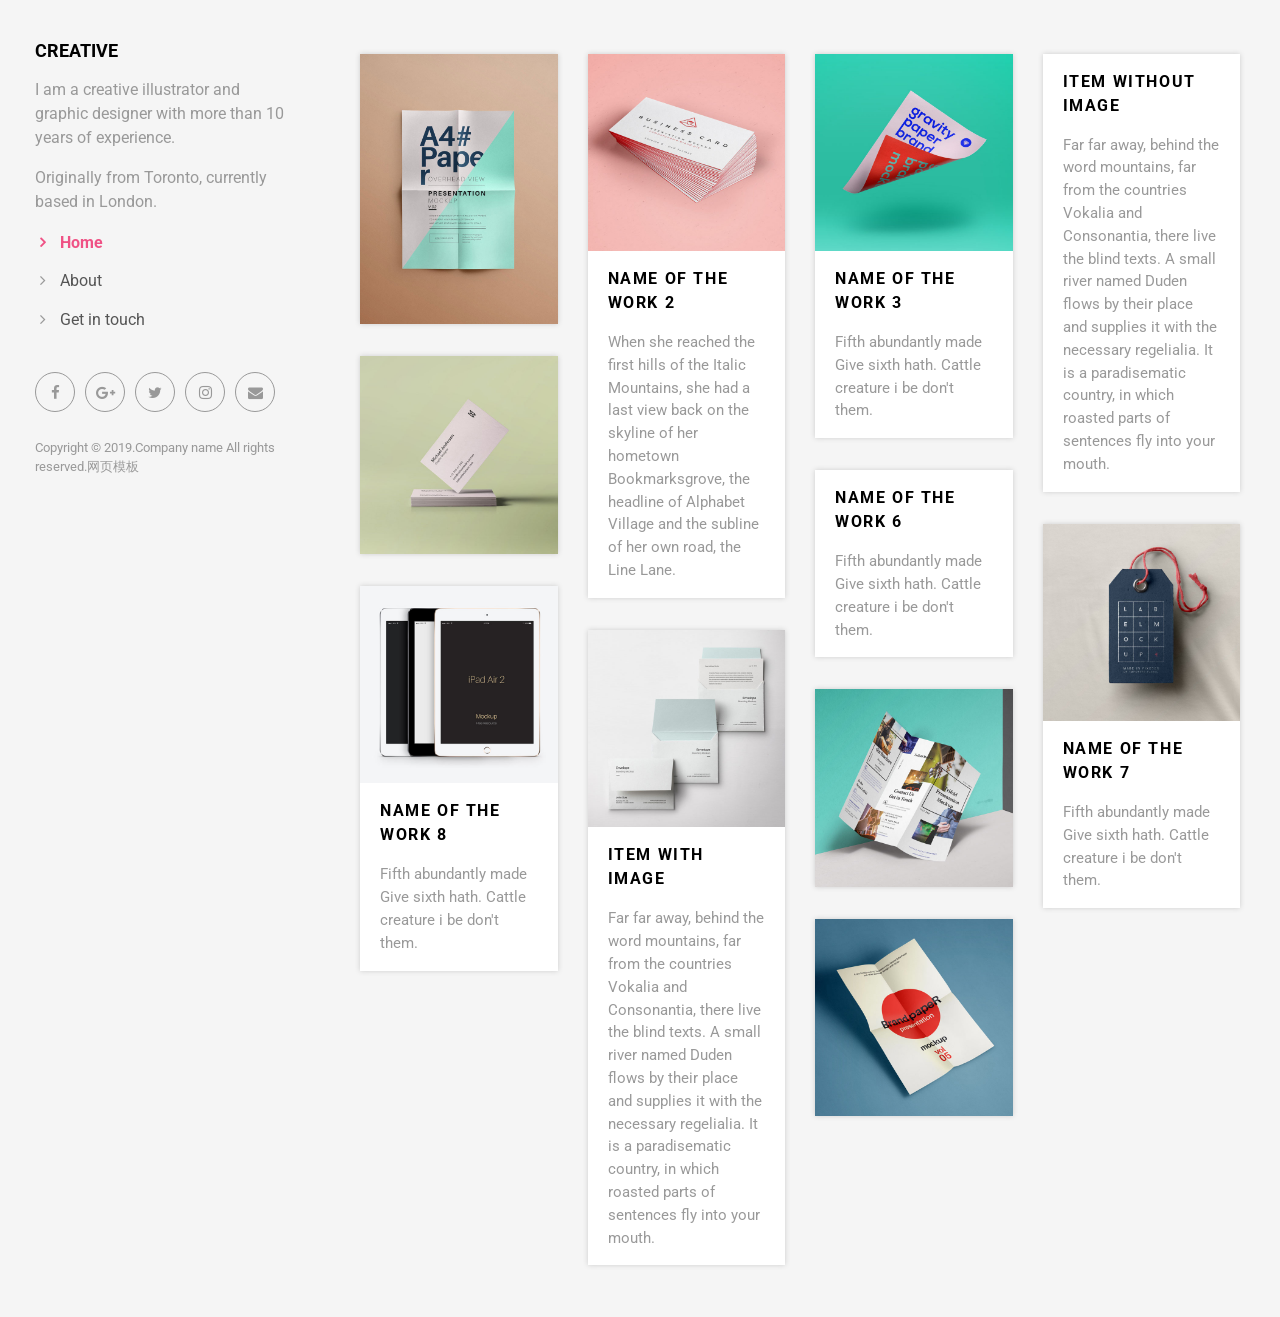
==== index.html @ f721a977 "1st test" ====
<!DOCTYPE html>
<html>
</html>
<head>
  <meta charset="utf-8">
  <meta http-equiv="X-UA-Compatible" content="IE=edge">
  <title>Home</title>
  <meta name="description" content="">
  <meta name="viewport" content="width=device-width, initial-scale=1">
  <meta name="robots" content="all,follow">
  <!-- Bootstrap CSS-->
  <link rel="stylesheet" href="vendor/bootstrap/css/bootstrap.min.css">
  <!-- Font Awesome CSS-->
  <link rel="stylesheet" href="vendor/font-awesome/css/font-awesome.min.css">
  <!-- Google fonts - Roboto-->
  <link rel="stylesheet" href="https://fonts.googleapis.com/css?family=Roboto:400,300,700,400italic">
  <!-- owl carousel-->
  <link rel="stylesheet" href="vendor/owl.carousel/assets/owl.carousel.css">
  <link rel="stylesheet" href="vendor/owl.carousel/assets/owl.theme.default.css">
  <!-- theme stylesheet-->
  <link rel="stylesheet" href="css/style.default.css" id="theme-stylesheet">
  <!-- Custom stylesheet - for your changes-->
  <link rel="stylesheet" href="css/custom.css">
  <!-- Favicon-->
  <link rel="shortcut icon" href="img/favicon.png">
  <!-- Tweaks for older IEs--><!--[if lt IE 9]>
    <script src="https://oss.maxcdn.com/html5shiv/3.7.3/html5shiv.min.js"></script>
    <script src="https://oss.maxcdn.com/respond/1.4.2/respond.min.js"></script><![endif]-->
</head>
<body>
  <div id="all">
    <div class="container-fluid">
      <div class="row row-offcanvas row-offcanvas-left"> 
        <!--   *** SIDEBAR ***-->
        <div id="sidebar" class="col-md-4 col-lg-3 sidebar-offcanvas">
          <div class="sidebar-content">
            <h1 class="sidebar-heading"> <a href="index.html">Creative</a></h1>
            <p class="sidebar-p">I am a creative illustrator and graphic designer with more than 10 years of experience. </p>
            <p class="sidebar-p">Originally from Toronto, currently based in London. </p>
            <ul class="sidebar-menu">
                <!-- Link-->
                <li class="sidebar-item"><a href="index.html" class="sidebar-link active">Home</a></li>
                <!-- Link-->
                <li class="sidebar-item"><a href="about.html" class="sidebar-link">About</a></li>
                <!-- Link-->
                <li class="sidebar-item"><a href="contact.html" class="sidebar-link">Get in touch</a></li>
            </ul>
            <p class="social"><a href="#" data-animate-hover="pulse" class="external facebook"><i class="fa fa-facebook"></i></a><a href="#" data-animate-hover="pulse" class="external gplus"><i class="fa fa-google-plus"></i></a><a href="#" data-animate-hover="pulse" class="external twitter"><i class="fa fa-twitter"></i></a><a href="#" title="" class="external instagram"><i class="fa fa-instagram"></i></a><a href="#" data-animate-hover="pulse" class="email"><i class="fa fa-envelope"></i></a></p>
            <div class="copyright text-center text-md-left">
              <p class="credit">Copyright &copy; 2019.Company name All rights reserved.<a target="_blank" href="http://sc.chinaz.com/moban/">&#x7F51;&#x9875;&#x6A21;&#x677F;</a></p>
            </div>
          </div>
        </div>
        <!--   *** SIDEBAR END ***  -->
        <!--   *** PORTFOLIO ***-->
        <div class="col-md-8 col-lg-9 content-column">
          <div class="small-navbar d-flex d-md-none">
            <button type="button" data-toggle="offcanvas" class="btn btn-outline-primary"> <i class="fa fa-align-left mr-2"></i>Menu</button>
            <h1 class="small-navbar-heading"> <a href="index.html">Creative </a></h1>
          </div>
          <div class="grid row">
            <div class="col-md-6 col-lg-3 grid-item"> 
              <div class="box-masonry"> <a href="detail.html" title="" class="box-masonry-image with-hover-overlay"><img src="img/portfolio/a4-paper.jpg" alt="" class="img-fluid"></a>
                <div class="box-masonry-hover-text-header"> <a href="detail.html" class="tile-link">  </a>
                  <h4>Name of the work 1</h4>
                  <div class="box-masonry-desription">
                    <p>Even the all-powerful Pointing has no control about the blind texts it is an almost unorthographic life. One day however a small line of blind text by the name of Lorem Ipsum decided to leave for the far World of Grammar. </p>
                  </div>
                </div>
              </div>
            </div>
            <div class="col-md-6 col-lg-3 grid-item"> 
              <div class="box-masonry"> <a href="detail.html" title="" class="box-masonry-image with-hover-overlay with-hover-icon"><img src="img/portfolio/business-card-26.jpg" alt="" class="img-fluid"></a>
                <div class="box-masonry-text"> 
                  <h4> <a href="detail.html">Name of the work 2</a></h4>
                  <div class="box-masonry-desription">
                    <p> When she reached the first hills of the Italic Mountains, she had a last view back on the skyline of her hometown Bookmarksgrove, the headline of Alphabet Village and the subline of her own road, the Line Lane.</p>
                  </div>
                </div>
              </div>
            </div>
            <div class="col-md-6 col-lg-3 grid-item"> 
              <div class="box-masonry"> <a href="detail.html" title="" class="box-masonry-image with-hover-overlay with-hover-icon"><img src="img/portfolio/gravity-paper.jpg" alt="" class="img-fluid"></a>
                <div class="box-masonry-text"> 
                  <h4> <a href="detail.html">Name of the work 3</a></h4>
                  <div class="box-masonry-desription">
                    <p>Fifth abundantly made Give sixth hath. Cattle creature i be don't them.</p>
                  </div>
                </div>
              </div>
            </div>
            <div class="col-md-6 col-lg-3 grid-item"> 
              <div class="box-masonry"> 
                <div class="box-masonry-text"> 
                  <h4> <a href="detail.html">Item without image</a></h4>
                  <div class="box-masonry-desription">
                    <p>Far far away, behind the word mountains, far from the countries Vokalia and Consonantia, there live the blind texts.  A small river named Duden flows by their place and supplies it with the necessary regelialia. It is a paradisematic country, in which roasted parts of sentences fly into your mouth.</p>
                  </div>
                </div>
              </div>
            </div>
            <div class="col-md-6 col-lg-3 grid-item"> 
              <div class="box-masonry"> <a href="detail.html" title="" class="box-masonry-image with-hover-overlay"><img src="img/portfolio/business-card.jpg" alt="" class="img-fluid"></a>
                <div class="box-masonry-hover-text-header"> <a href="detail.html" class="tile-link">  </a>
                  <h4>Name of the work 5</h4>
                  <div class="box-masonry-desription">
                    <p>Fifth abundantly made Give sixth hath. Cattle creature i be don't them.</p>
                  </div>
                </div>
              </div>
            </div>
            <div class="col-md-6 col-lg-3 grid-item"> 
              <div class="box-masonry"> 
                <div class="box-masonry-text"> 
                  <h4> <a href="detail.html">Name of the work 6</a></h4>
                  <div class="box-masonry-desription">
                    <p>Fifth abundantly made Give sixth hath. Cattle creature i be don't them.</p>
                  </div>
                </div>
              </div>
            </div>
            <div class="col-md-6 col-lg-3 grid-item"> 
              <div class="box-masonry"> <a href="detail.html" title="" class="box-masonry-image with-hover-overlay with-hover-icon"><img src="img/portfolio/label-clothes.jpg" alt="" class="img-fluid"></a>
                <div class="box-masonry-text"> 
                  <h4> <a href="detail.html">Name of the work 7</a></h4>
                  <div class="box-masonry-desription">
                    <p>Fifth abundantly made Give sixth hath. Cattle creature i be don't them.</p>
                  </div>
                </div>
              </div>
            </div>
            <div class="col-md-6 col-lg-3 grid-item"> 
              <div class="box-masonry"> <a href="detail.html" title="" class="box-masonry-image with-hover-overlay with-hover-icon"><img src="img/portfolio/ipad-air-2.jpg" alt="" class="img-fluid"></a>
                <div class="box-masonry-text"> 
                  <h4> <a href="detail.html">Name of the work 8</a></h4>
                  <div class="box-masonry-desription">
                    <p>Fifth abundantly made Give sixth hath. Cattle creature i be don't them.</p>
                  </div>
                </div>
              </div>
            </div>
            <div class="col-md-6 col-lg-3 grid-item"> 
              <div class="box-masonry"> <a href="detail.html" title="" class="box-masonry-image with-hover-overlay with-hover-icon"><img src="img/portfolio/envelope-brand.jpg" alt="" class="img-fluid"></a>
                <div class="box-masonry-text"> 
                  <h4> <a href="detail.html">Item with image</a></h4>
                  <div class="box-masonry-desription">
                    <p>Far far away, behind the word mountains, far from the countries Vokalia and Consonantia, there live the blind texts.  A small river named Duden flows by their place and supplies it with the necessary regelialia. It is a paradisematic country, in which roasted parts of sentences fly into your mouth.</p>
                  </div>
                </div>
              </div>
            </div>
            <div class="col-md-6 col-lg-3 grid-item"> 
              <div class="box-masonry"> <a href="detail.html" title="" class="box-masonry-image with-hover-overlay"><img src="img/portfolio/trifold.jpg" alt="" class="img-fluid"></a>
                <div class="box-masonry-hover-text-header"> <a href="detail.html" class="tile-link">  </a>
                  <h4>Item with image</h4>
                  <div class="box-masonry-desription">
                    <p>Far far away, behind the word mountains, far from the countries Vokalia and Consonantia, there live the blind texts.  A small river named Duden flows by their place and supplies it with the necessary regelialia. It is a paradisematic country, in which roasted parts of sentences fly into your mouth.</p>
                  </div>
                </div>
              </div>
            </div>
            <div class="col-md-6 col-lg-3 grid-item"> 
              <div class="box-masonry"> <a href="detail.html" title="" class="box-masonry-image with-hover-overlay"><img src="img/portfolio/paper-presentation.jpg" alt="" class="img-fluid"></a>
                <div class="box-masonry-hover-text-header"> <a href="detail.html" class="tile-link">  </a>
                  <h4>Item with image</h4>
                  <div class="box-masonry-desription">
                    <p>Far far away, behind the word mountains, far from the countries Vokalia and Consonantia, there live the blind texts.  A small river named Duden flows by their place and supplies it with the necessary regelialia. It is a paradisematic country, in which roasted parts of sentences fly into your mouth.</p>
                  </div>
                </div>
              </div>
            </div>
          </div>
        </div>
        <!--   *** PORTFOLIO END ***-->
      </div>
    </div>
  </div>
  <!-- JavaScript files-->
  <script src="vendor/jquery/jquery.min.js"></script>
  <script src="vendor/popper.js/umd/popper.min.js"> </script>
  <script src="vendor/bootstrap/js/bootstrap.min.js"></script>
  <script src="vendor/jquery.cookie/jquery.cookie.js"> </script>
  <script src="vendor/owl.carousel/owl.carousel.min.js"></script>
  <script src="vendor/masonry-layout/masonry.pkgd.min.js"></script>
  <script src="js/front.js"></script>
</body>
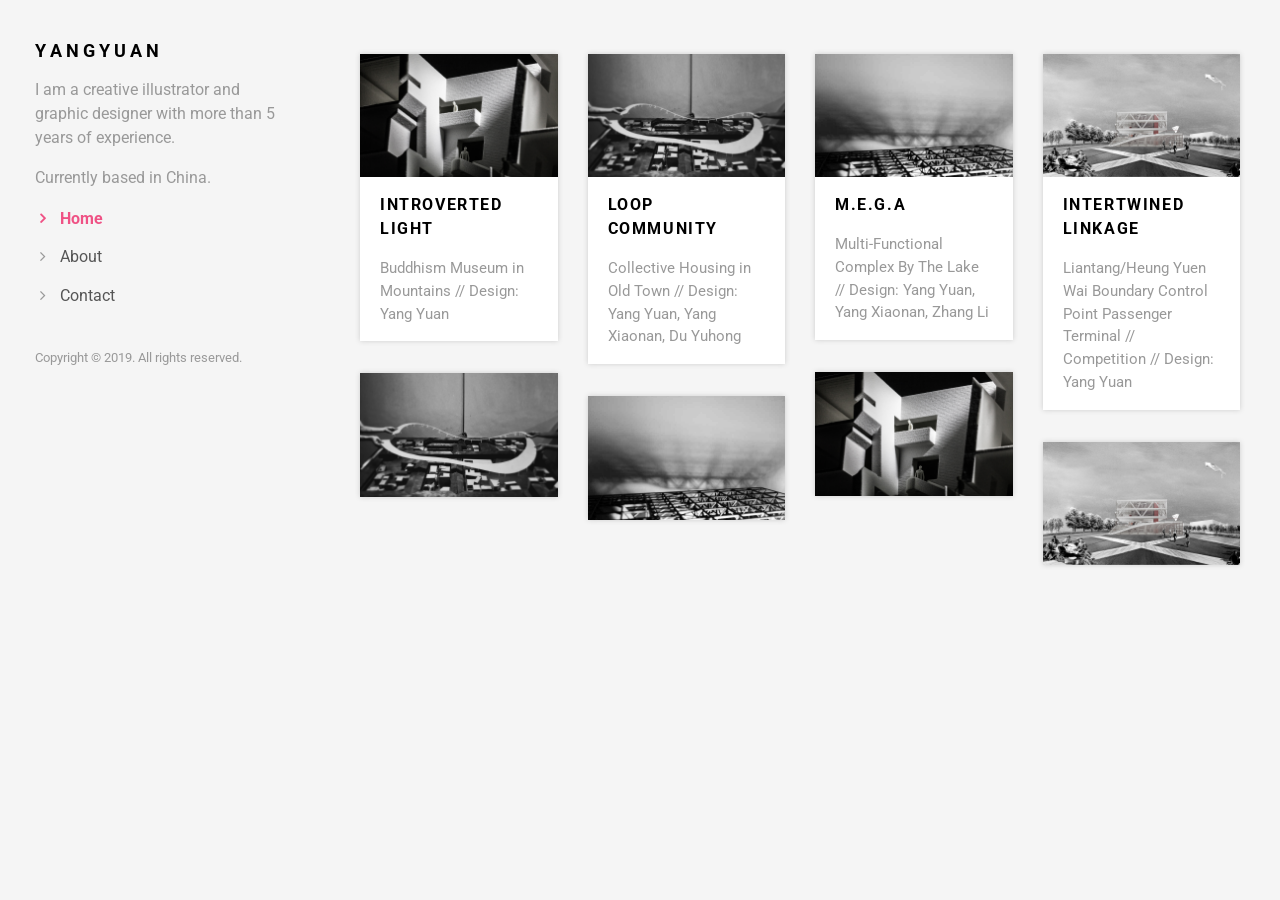
==== commit 310a66b6: "test index" ====
--- a/index.html
+++ b/index.html
@@ -4,7 +4,7 @@
 <head>
   <meta charset="utf-8">
   <meta http-equiv="X-UA-Compatible" content="IE=edge">
-  <title>Home</title>
+  <title>Y a n g Y u a n</title>
   <meta name="description" content="">
   <meta name="viewport" content="width=device-width, initial-scale=1">
   <meta name="robots" content="all,follow">
@@ -34,20 +34,19 @@
         <!--   *** SIDEBAR ***-->
         <div id="sidebar" class="col-md-4 col-lg-3 sidebar-offcanvas">
           <div class="sidebar-content">
-            <h1 class="sidebar-heading"> <a href="index.html">Creative</a></h1>
-            <p class="sidebar-p">I am a creative illustrator and graphic designer with more than 10 years of experience. </p>
-            <p class="sidebar-p">Originally from Toronto, currently based in London. </p>
+            <h1 class="sidebar-heading"> <a href="index.html">Y A N G Y U A N</a></h1>
+            <p class="sidebar-p">I am a creative illustrator and graphic designer with more than 5 years of experience. </p>
+            <p class="sidebar-p">Currently based in China. </p>
             <ul class="sidebar-menu">
                 <!-- Link-->
                 <li class="sidebar-item"><a href="index.html" class="sidebar-link active">Home</a></li>
                 <!-- Link-->
                 <li class="sidebar-item"><a href="about.html" class="sidebar-link">About</a></li>
                 <!-- Link-->
-                <li class="sidebar-item"><a href="contact.html" class="sidebar-link">Get in touch</a></li>
+                <li class="sidebar-item"><a href="contact.html" class="sidebar-link">Contact</a></li>
             </ul>
-            <p class="social"><a href="#" data-animate-hover="pulse" class="external facebook"><i class="fa fa-facebook"></i></a><a href="#" data-animate-hover="pulse" class="external gplus"><i class="fa fa-google-plus"></i></a><a href="#" data-animate-hover="pulse" class="external twitter"><i class="fa fa-twitter"></i></a><a href="#" title="" class="external instagram"><i class="fa fa-instagram"></i></a><a href="#" data-animate-hover="pulse" class="email"><i class="fa fa-envelope"></i></a></p>
             <div class="copyright text-center text-md-left">
-              <p class="credit">Copyright &copy; 2019.Company name All rights reserved.<a target="_blank" href="http://sc.chinaz.com/moban/">&#x7F51;&#x9875;&#x6A21;&#x677F;</a></p>
+              <p class="credit">Copyright &copy; 2019. All rights reserved.</p>
             </div>
           </div>
         </div>
@@ -60,115 +59,85 @@
           </div>
           <div class="grid row">
             <div class="col-md-6 col-lg-3 grid-item"> 
-              <div class="box-masonry"> <a href="detail.html" title="" class="box-masonry-image with-hover-overlay"><img src="img/portfolio/a4-paper.jpg" alt="" class="img-fluid"></a>
-                <div class="box-masonry-hover-text-header"> <a href="detail.html" class="tile-link">  </a>
-                  <h4>Name of the work 1</h4>
+              <div class="box-masonry"> <a href="YY001.html" title="" class="box-masonry-image with-hover-overlay with-hover-icon"><img src="img/portfolio/20171203-introvertedlight-thumbnail-800-500-2.jpg" alt="" class="img-fluid"></a>
+                <div class="box-masonry-text"> 
+                  <h4> <a href="detail.html">INTROVERTED LIGHT</a></h4>
                   <div class="box-masonry-desription">
-                    <p>Even the all-powerful Pointing has no control about the blind texts it is an almost unorthographic life. One day however a small line of blind text by the name of Lorem Ipsum decided to leave for the far World of Grammar. </p>
+                    <p>Buddhism Museum in Mountains // Design: Yang Yuan</p>
                   </div>
                 </div>
               </div>
             </div>
             <div class="col-md-6 col-lg-3 grid-item"> 
-              <div class="box-masonry"> <a href="detail.html" title="" class="box-masonry-image with-hover-overlay with-hover-icon"><img src="img/portfolio/business-card-26.jpg" alt="" class="img-fluid"></a>
+              <div class="box-masonry"> <a href="detail.html" title="" class="box-masonry-image with-hover-overlay with-hover-icon"><img src="img/portfolio/20171203-loopcommunity-thumbnail-800-500.jpg" alt="" class="img-fluid"></a>
                 <div class="box-masonry-text"> 
-                  <h4> <a href="detail.html">Name of the work 2</a></h4>
+                  <h4> <a href="detail.html">LOOP COMMUNITY</a></h4>
                   <div class="box-masonry-desription">
-                    <p> When she reached the first hills of the Italic Mountains, she had a last view back on the skyline of her hometown Bookmarksgrove, the headline of Alphabet Village and the subline of her own road, the Line Lane.</p>
+                    <p>Collective Housing in Old Town // Design: Yang Yuan, Yang Xiaonan, Du Yuhong</p>
                   </div>
                 </div>
               </div>
             </div>
             <div class="col-md-6 col-lg-3 grid-item"> 
-              <div class="box-masonry"> <a href="detail.html" title="" class="box-masonry-image with-hover-overlay with-hover-icon"><img src="img/portfolio/gravity-paper.jpg" alt="" class="img-fluid"></a>
+              <div class="box-masonry"> <a href="detail.html" title="" class="box-masonry-image with-hover-overlay with-hover-icon"><img src="img/portfolio/20171203-mega-thumbnail-800-500.jpg" alt="" class="img-fluid"></a>
                 <div class="box-masonry-text"> 
-                  <h4> <a href="detail.html">Name of the work 3</a></h4>
+                  <h4> <a href="detail.html">M.E.G.A</a></h4>
                   <div class="box-masonry-desription">
-                    <p>Fifth abundantly made Give sixth hath. Cattle creature i be don't them.</p>
+                    <p>Multi-Functional Complex By The Lake // Design: Yang Yuan, Yang Xiaonan, Zhang Li</p>
                   </div>
                 </div>
               </div>
             </div>
             <div class="col-md-6 col-lg-3 grid-item"> 
-              <div class="box-masonry"> 
+              <div class="box-masonry"> <a href="detail.html" title="" class="box-masonry-image with-hover-overlay with-hover-icon"><img src="img/portfolio/20180104-liantang-thumbnail-800-500.jpg" alt="" class="img-fluid"></a>
                 <div class="box-masonry-text"> 
-                  <h4> <a href="detail.html">Item without image</a></h4>
+                  <h4> <a href="detail.html">INTERTWINED LINKAGE</a></h4>
                   <div class="box-masonry-desription">
-                    <p>Far far away, behind the word mountains, far from the countries Vokalia and Consonantia, there live the blind texts.  A small river named Duden flows by their place and supplies it with the necessary regelialia. It is a paradisematic country, in which roasted parts of sentences fly into your mouth.</p>
+                    <p>Liantang/Heung Yuen Wai Boundary Control Point Passenger Terminal // Competition // Design: Yang Yuan</p>
                   </div>
                 </div>
               </div>
             </div>
             <div class="col-md-6 col-lg-3 grid-item"> 
-              <div class="box-masonry"> <a href="detail.html" title="" class="box-masonry-image with-hover-overlay"><img src="img/portfolio/business-card.jpg" alt="" class="img-fluid"></a>
+              <div class="box-masonry"> <a href="YY001.html" title="" class="box-masonry-image with-hover-overlay"><img src="img/portfolio/20171203-introvertedlight-thumbnail-800-500-2.jpg" alt="" class="img-fluid"></a>
                 <div class="box-masonry-hover-text-header"> <a href="detail.html" class="tile-link">  </a>
-                  <h4>Name of the work 5</h4>
+                  <h4>INTROVERTED LIGHT</h4>
                   <div class="box-masonry-desription">
-                    <p>Fifth abundantly made Give sixth hath. Cattle creature i be don't them.</p>
+                    <p>Buddhism Museum in Mountains // Design: Yang Yuan</p>
                   </div>
                 </div>
               </div>
             </div>
             <div class="col-md-6 col-lg-3 grid-item"> 
-              <div class="box-masonry"> 
-                <div class="box-masonry-text"> 
-                  <h4> <a href="detail.html">Name of the work 6</a></h4>
+              <div class="box-masonry"> <a href="YY001.html" title="" class="box-masonry-image with-hover-overlay"><img src="img/portfolio/20171203-loopcommunity-thumbnail-800-500.jpg" alt="" class="img-fluid"></a>
+                <div class="box-masonry-hover-text-header"> <a href="detail.html" class="tile-link">  </a>
+                  <h4>LOOP COMMUNITY</h4>
                   <div class="box-masonry-desription">
-                    <p>Fifth abundantly made Give sixth hath. Cattle creature i be don't them.</p>
+                    <p>Collective Housing in Old Town // Design: Yang Yuan, Yang Xiaonan, Du Yuhong</p>
                   </div>
                 </div>
               </div>
-            </div>
+            </div>	
             <div class="col-md-6 col-lg-3 grid-item"> 
-              <div class="box-masonry"> <a href="detail.html" title="" class="box-masonry-image with-hover-overlay with-hover-icon"><img src="img/portfolio/label-clothes.jpg" alt="" class="img-fluid"></a>
-                <div class="box-masonry-text"> 
-                  <h4> <a href="detail.html">Name of the work 7</a></h4>
+              <div class="box-masonry"> <a href="YY001.html" title="" class="box-masonry-image with-hover-overlay"><img src="img/portfolio/20171203-mega-thumbnail-800-500.jpg" alt="" class="img-fluid"></a>
+                <div class="box-masonry-hover-text-header"> <a href="detail.html" class="tile-link">  </a>
+                  <h4>M.E.G.A</h4>
                   <div class="box-masonry-desription">
-                    <p>Fifth abundantly made Give sixth hath. Cattle creature i be don't them.</p>
+                    <p>Multi-Functional Complex By The Lake // Design: Yang Yuan, Yang Xiaonan, Zhang Li</p>
                   </div>
                 </div>
               </div>
-            </div>
+            </div>	
             <div class="col-md-6 col-lg-3 grid-item"> 
-              <div class="box-masonry"> <a href="detail.html" title="" class="box-masonry-image with-hover-overlay with-hover-icon"><img src="img/portfolio/ipad-air-2.jpg" alt="" class="img-fluid"></a>
-                <div class="box-masonry-text"> 
-                  <h4> <a href="detail.html">Name of the work 8</a></h4>
+              <div class="box-masonry"> <a href="YY001.html" title="" class="box-masonry-image with-hover-overlay"><img src="img/portfolio/20180104-liantang-thumbnail-800-500.jpg" alt="" class="img-fluid"></a>
+                <div class="box-masonry-hover-text-header"> <a href="detail.html" class="tile-link">  </a>
+                  <h4>INTERTWINED LINKAGE</h4>
                   <div class="box-masonry-desription">
-                    <p>Fifth abundantly made Give sixth hath. Cattle creature i be don't them.</p>
+                    <p>Liantang/Heung Yuen Wai Boundary Control Point Passenger Terminal // Competition // Design: Yang Yuan</p>
                   </div>
                 </div>
               </div>
-            </div>
-            <div class="col-md-6 col-lg-3 grid-item"> 
-              <div class="box-masonry"> <a href="detail.html" title="" class="box-masonry-image with-hover-overlay with-hover-icon"><img src="img/portfolio/envelope-brand.jpg" alt="" class="img-fluid"></a>
-                <div class="box-masonry-text"> 
-                  <h4> <a href="detail.html">Item with image</a></h4>
-                  <div class="box-masonry-desription">
-                    <p>Far far away, behind the word mountains, far from the countries Vokalia and Consonantia, there live the blind texts.  A small river named Duden flows by their place and supplies it with the necessary regelialia. It is a paradisematic country, in which roasted parts of sentences fly into your mouth.</p>
-                  </div>
-                </div>
-              </div>
-            </div>
-            <div class="col-md-6 col-lg-3 grid-item"> 
-              <div class="box-masonry"> <a href="detail.html" title="" class="box-masonry-image with-hover-overlay"><img src="img/portfolio/trifold.jpg" alt="" class="img-fluid"></a>
-                <div class="box-masonry-hover-text-header"> <a href="detail.html" class="tile-link">  </a>
-                  <h4>Item with image</h4>
-                  <div class="box-masonry-desription">
-                    <p>Far far away, behind the word mountains, far from the countries Vokalia and Consonantia, there live the blind texts.  A small river named Duden flows by their place and supplies it with the necessary regelialia. It is a paradisematic country, in which roasted parts of sentences fly into your mouth.</p>
-                  </div>
-                </div>
-              </div>
-            </div>
-            <div class="col-md-6 col-lg-3 grid-item"> 
-              <div class="box-masonry"> <a href="detail.html" title="" class="box-masonry-image with-hover-overlay"><img src="img/portfolio/paper-presentation.jpg" alt="" class="img-fluid"></a>
-                <div class="box-masonry-hover-text-header"> <a href="detail.html" class="tile-link">  </a>
-                  <h4>Item with image</h4>
-                  <div class="box-masonry-desription">
-                    <p>Far far away, behind the word mountains, far from the countries Vokalia and Consonantia, there live the blind texts.  A small river named Duden flows by their place and supplies it with the necessary regelialia. It is a paradisematic country, in which roasted parts of sentences fly into your mouth.</p>
-                  </div>
-                </div>
-              </div>
-            </div>
+            </div>				
           </div>
         </div>
         <!--   *** PORTFOLIO END ***-->
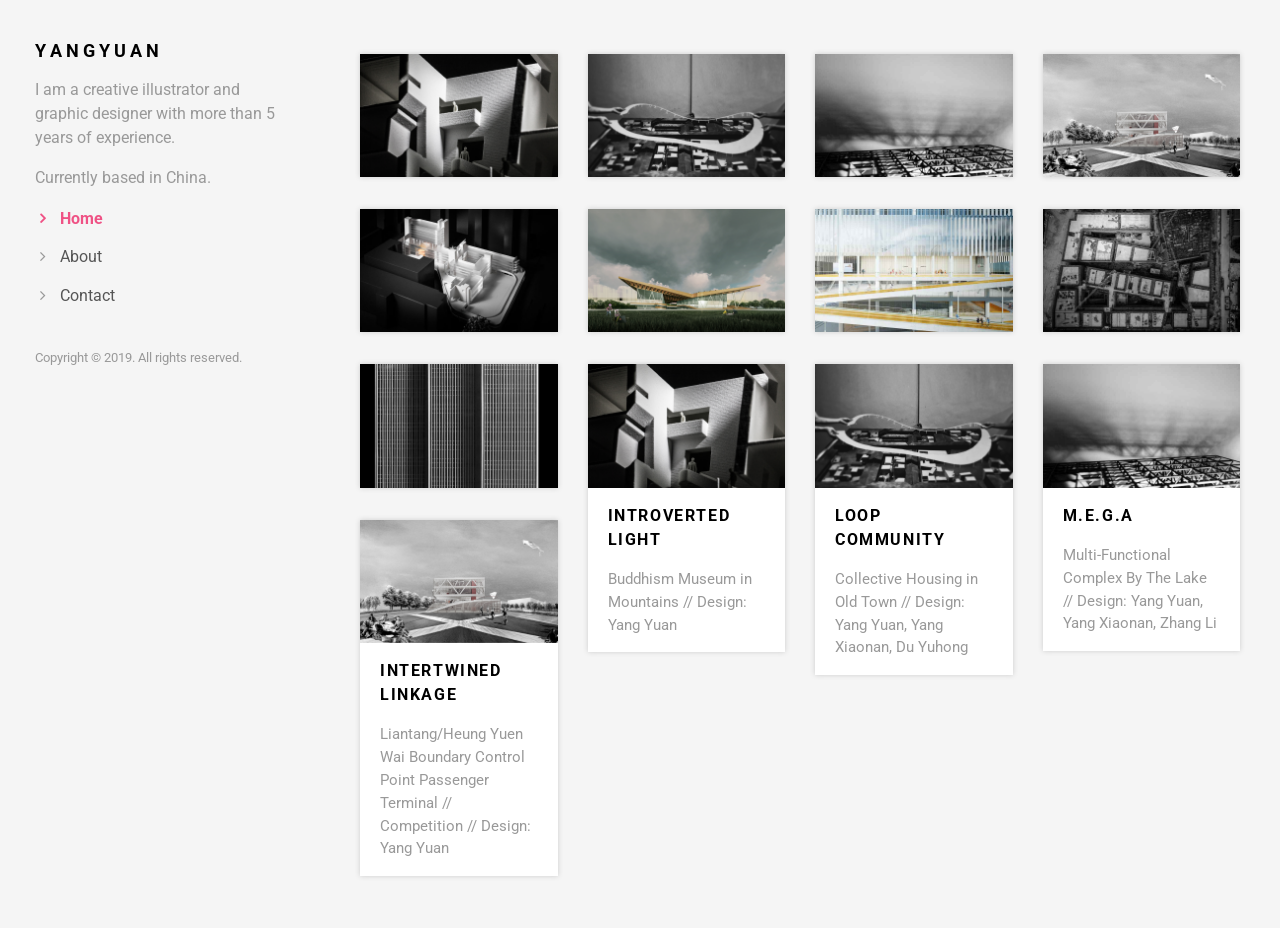
==== commit a4cf1955: "20191010-TEST-02" ====
--- a/index.html
+++ b/index.html
@@ -55,10 +55,100 @@
         <div class="col-md-8 col-lg-9 content-column">
           <div class="small-navbar d-flex d-md-none">
             <button type="button" data-toggle="offcanvas" class="btn btn-outline-primary"> <i class="fa fa-align-left mr-2"></i>Menu</button>
-            <h1 class="small-navbar-heading"> <a href="index.html">Creative </a></h1>
+            <h1 class="small-navbar-heading"> <a href="index.html">Y A N G Y U A N</a></h1>
           </div>
           <div class="grid row">
             <div class="col-md-6 col-lg-3 grid-item"> 
+              <div class="box-masonry"> <a href="YY001.html" title="" class="box-masonry-image with-hover-overlay"><img src="img/portfolio/20171203-introvertedlight-thumbnail-800-500-2.jpg" alt="" class="img-fluid"></a>
+                <div class="box-masonry-hover-text-header"> <a href="YY001.html" class="tile-link">  </a>
+                  <h4>INTROVERTED LIGHT</h4>
+                  <div class="box-masonry-desription">
+                    <p>Buddhism Museum in Mountains // Design: Yang Yuan</p>
+                  </div>
+                </div>
+              </div>
+            </div>
+            <div class="col-md-6 col-lg-3 grid-item"> 
+              <div class="box-masonry"> <a href="YY001.html" title="" class="box-masonry-image with-hover-overlay"><img src="img/portfolio/20171203-loopcommunity-thumbnail-800-500.jpg" alt="" class="img-fluid"></a>
+                <div class="box-masonry-hover-text-header"> <a href="YY001.html" class="tile-link">  </a>
+                  <h4>LOOP COMMUNITY</h4>
+                  <div class="box-masonry-desription">
+                    <p>Collective Housing in Old Town // Design: Yang Yuan, Yang Xiaonan, Du Yuhong</p>
+                  </div>
+                </div>
+              </div>
+            </div>	
+            <div class="col-md-6 col-lg-3 grid-item"> 
+              <div class="box-masonry"> <a href="YY001.html" title="" class="box-masonry-image with-hover-overlay"><img src="img/portfolio/20171203-mega-thumbnail-800-500.jpg" alt="" class="img-fluid"></a>
+                <div class="box-masonry-hover-text-header"> <a href="YY001.html" class="tile-link">  </a>
+                  <h4>M.E.G.A</h4>
+                  <div class="box-masonry-desription">
+                    <p>Multi-Functional Complex By The Lake // Design: Yang Yuan, Yang Xiaonan, Zhang Li</p>
+                  </div>
+                </div>
+              </div>
+            </div>	
+            <div class="col-md-6 col-lg-3 grid-item"> 
+              <div class="box-masonry"> <a href="YY001.html" title="" class="box-masonry-image with-hover-overlay"><img src="img/portfolio/20180104-liantang-thumbnail-800-500.jpg" alt="" class="img-fluid"></a>
+                <div class="box-masonry-hover-text-header"> <a href="YY001.html" class="tile-link">  </a>
+                  <h4>INTERTWINED LINKAGE</h4>
+                  <div class="box-masonry-desription">
+                    <p>Liantang/Heung Yuen Wai Boundary Control Point Passenger Terminal // Competition // Design: Yang Yuan</p>
+                  </div>
+                </div>
+              </div>
+            </div>	
+			<div class="col-md-6 col-lg-3 grid-item"> 
+              <div class="box-masonry"> <a href="YY001.html" title="" class="box-masonry-image with-hover-overlay"><img src="img/portfolio/20190812-dongchang-thumbnail-800-500.jpg" alt="" class="img-fluid"></a>
+                <div class="box-masonry-hover-text-header"> <a href="YY001.html" class="tile-link">  </a>
+                  <h4>Shenzhen Dongchang Primary School</h4>
+                  <div class="box-masonry-desription">
+                    <p>© Tanghua Architect & Associates // Competition: 1st Prize // Team: Tang Hua, Zheng Xin, Yang Yuan, Zheng Lipeng, Zhao Jianyi.</p>
+                  </div>
+                </div>
+              </div>
+            </div>
+            <div class="col-md-6 col-lg-3 grid-item"> 
+              <div class="box-masonry"> <a href="YY001.html" title="" class="box-masonry-image with-hover-overlay"><img src="img/portfolio/20171203-yunyangpark-thumbnail-800-500.jpg" alt="" class="img-fluid"></a>
+                <div class="box-masonry-hover-text-header"> <a href="YY001.html" class="tile-link">  </a>
+                  <h4>Yunyang Sports Park</h4>
+                  <div class="box-masonry-desription">
+                    <p>© Tanghua Architect & Associates // Competition: 1st Prize // Team: Tang Hua, Liu Liu, Yang Yuan, etc.</p>
+                  </div>
+                </div>
+              </div>
+            </div>
+            <div class="col-md-6 col-lg-3 grid-item"> 
+              <div class="box-masonry"> <a href="YY001.html" title="" class="box-masonry-image with-hover-overlay"><img src="img/portfolio/20171203-yuehai-thumbnail-800-500.jpg" alt="" class="img-fluid"></a>
+                <div class="box-masonry-hover-text-header"> <a href="YY001.html" class="tile-link">  </a>
+                  <h4>Shenzhen Yuehai Street Sports & Cultural Center</h4>
+                  <div class="box-masonry-desription">
+                    <p>© Tanghua Architect & Associates // Competition: 1st Prize // Team: Tang Hua, Deng Fang, Liu Liu, Shao Peng, Wang Sicong, Yang Yuan, Lu Jing, Yan Yuan, etc.</p>
+                  </div>
+                </div>
+              </div>
+            </div>
+            <div class="col-md-6 col-lg-3 grid-item"> 
+              <div class="box-masonry"> <a href="YY001.html" title="" class="box-masonry-image with-hover-overlay"><img src="img/portfolio/20171203-exhibitionartcenter-thumbnail-800-500.jpg" alt="" class="img-fluid"></a>
+                <div class="box-masonry-hover-text-header"> <a href="YY001.html" class="tile-link">  </a>
+                  <h4>Shenzhen International Art Design Center(Zone 12-3)</h4>
+                  <div class="box-masonry-desription">
+                    <p>© Tanghua Architect & Associates // Team: Tang Hua, Wang Kun, Zheng Xin, Zhang Wentao, Yang Yuan, Zhao Yuli, etc.</p>
+                  </div>
+                </div>
+              </div>
+            </div>
+            <div class="col-md-6 col-lg-3 grid-item"> 
+              <div class="box-masonry"> <a href="YY001.html" title="" class="box-masonry-image with-hover-overlay"><img src="img/portfolio/20180104-hengbangtower-thumbnail-800-500.jpg" alt="" class="img-fluid"></a>
+                <div class="box-masonry-hover-text-header"> <a href="YY001.html" class="tile-link">  </a>
+                  <h4>Shenzhen Hengbang Tower</h4>
+                  <div class="box-masonry-desription">
+                    <p>© Tanghua Architect & Associates // Competition // Team: Tang Hua, Deng Linwei, Yang Shuzhi, Yang Yuan, etc.</p>
+                  </div>
+                </div>
+              </div>
+            </div>			
+            <div class="col-md-6 col-lg-3 grid-item"> 
               <div class="box-masonry"> <a href="YY001.html" title="" class="box-masonry-image with-hover-overlay with-hover-icon"><img src="img/portfolio/20171203-introvertedlight-thumbnail-800-500-2.jpg" alt="" class="img-fluid"></a>
                 <div class="box-masonry-text"> 
                   <h4> <a href="detail.html">INTROVERTED LIGHT</a></h4>
@@ -98,46 +188,6 @@
                 </div>
               </div>
             </div>
-            <div class="col-md-6 col-lg-3 grid-item"> 
-              <div class="box-masonry"> <a href="YY001.html" title="" class="box-masonry-image with-hover-overlay"><img src="img/portfolio/20171203-introvertedlight-thumbnail-800-500-2.jpg" alt="" class="img-fluid"></a>
-                <div class="box-masonry-hover-text-header"> <a href="detail.html" class="tile-link">  </a>
-                  <h4>INTROVERTED LIGHT</h4>
-                  <div class="box-masonry-desription">
-                    <p>Buddhism Museum in Mountains // Design: Yang Yuan</p>
-                  </div>
-                </div>
-              </div>
-            </div>
-            <div class="col-md-6 col-lg-3 grid-item"> 
-              <div class="box-masonry"> <a href="YY001.html" title="" class="box-masonry-image with-hover-overlay"><img src="img/portfolio/20171203-loopcommunity-thumbnail-800-500.jpg" alt="" class="img-fluid"></a>
-                <div class="box-masonry-hover-text-header"> <a href="detail.html" class="tile-link">  </a>
-                  <h4>LOOP COMMUNITY</h4>
-                  <div class="box-masonry-desription">
-                    <p>Collective Housing in Old Town // Design: Yang Yuan, Yang Xiaonan, Du Yuhong</p>
-                  </div>
-                </div>
-              </div>
-            </div>	
-            <div class="col-md-6 col-lg-3 grid-item"> 
-              <div class="box-masonry"> <a href="YY001.html" title="" class="box-masonry-image with-hover-overlay"><img src="img/portfolio/20171203-mega-thumbnail-800-500.jpg" alt="" class="img-fluid"></a>
-                <div class="box-masonry-hover-text-header"> <a href="detail.html" class="tile-link">  </a>
-                  <h4>M.E.G.A</h4>
-                  <div class="box-masonry-desription">
-                    <p>Multi-Functional Complex By The Lake // Design: Yang Yuan, Yang Xiaonan, Zhang Li</p>
-                  </div>
-                </div>
-              </div>
-            </div>	
-            <div class="col-md-6 col-lg-3 grid-item"> 
-              <div class="box-masonry"> <a href="YY001.html" title="" class="box-masonry-image with-hover-overlay"><img src="img/portfolio/20180104-liantang-thumbnail-800-500.jpg" alt="" class="img-fluid"></a>
-                <div class="box-masonry-hover-text-header"> <a href="detail.html" class="tile-link">  </a>
-                  <h4>INTERTWINED LINKAGE</h4>
-                  <div class="box-masonry-desription">
-                    <p>Liantang/Heung Yuen Wai Boundary Control Point Passenger Terminal // Competition // Design: Yang Yuan</p>
-                  </div>
-                </div>
-              </div>
-            </div>				
           </div>
         </div>
         <!--   *** PORTFOLIO END ***-->
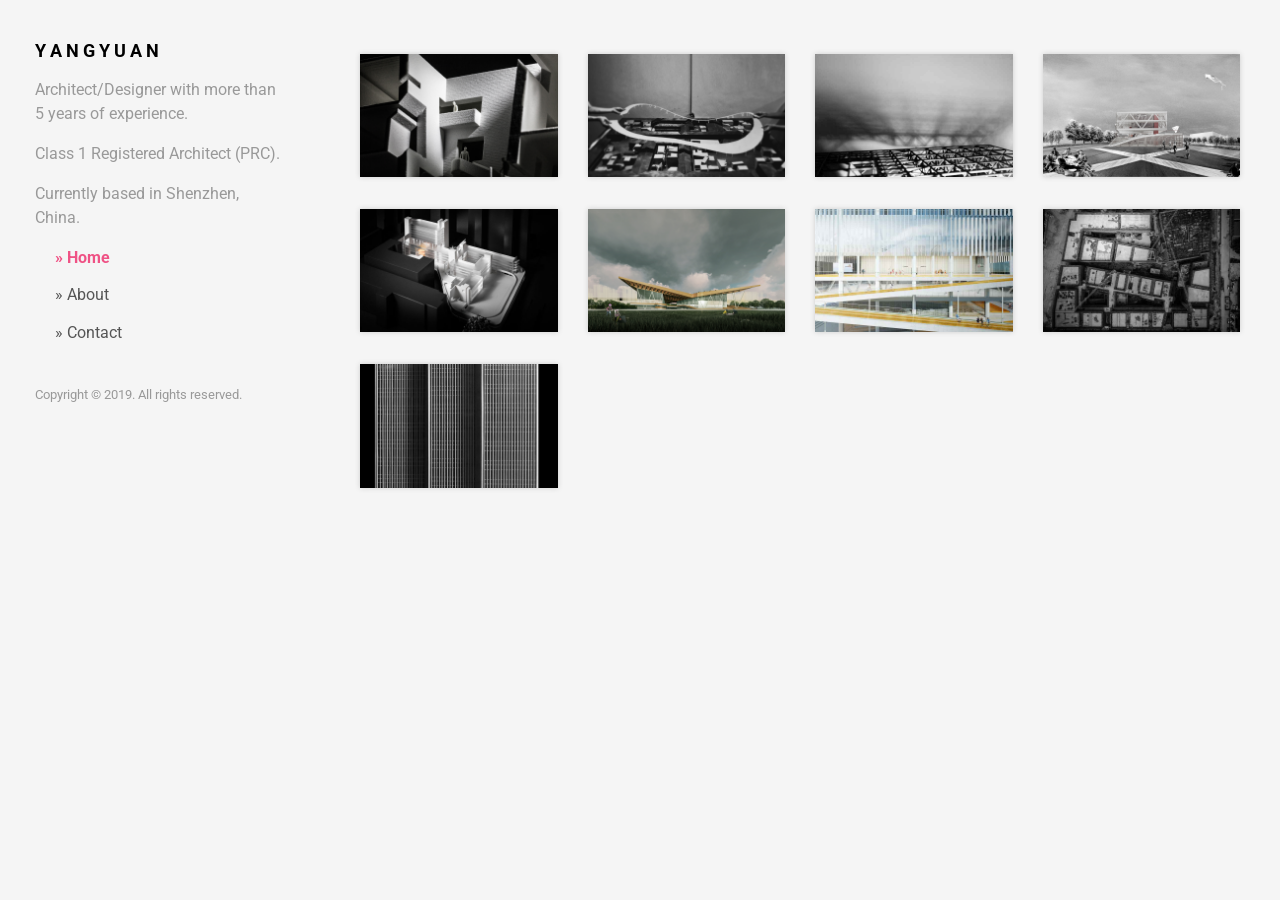
==== commit 890212ee: "css change" ====
--- a/index.html
+++ b/index.html
@@ -35,15 +35,16 @@
         <div id="sidebar" class="col-md-4 col-lg-3 sidebar-offcanvas">
           <div class="sidebar-content">
             <h1 class="sidebar-heading"> <a href="index.html">Y A N G Y U A N</a></h1>
-            <p class="sidebar-p">I am a creative illustrator and graphic designer with more than 5 years of experience. </p>
-            <p class="sidebar-p">Currently based in China. </p>
+            <p class="sidebar-p">Architect/Designer with more than 5 years of experience. </p>
+			<p class="sidebar-p">Class 1 Registered Architect (PRC).</p>
+            <p class="sidebar-p">Currently based in Shenzhen, China. </p>
             <ul class="sidebar-menu">
                 <!-- Link-->
-                <li class="sidebar-item"><a href="index.html" class="sidebar-link active">Home</a></li>
+                <li class="sidebar-item"><a href="index.html" class="sidebar-link active">» Home</a></li>
                 <!-- Link-->
-                <li class="sidebar-item"><a href="about.html" class="sidebar-link">About</a></li>
+                <li class="sidebar-item"><a href="about.html" class="sidebar-link">» About</a></li>
                 <!-- Link-->
-                <li class="sidebar-item"><a href="contact.html" class="sidebar-link">Contact</a></li>
+                <li class="sidebar-item"><a href="contact.html" class="sidebar-link">» Contact</a></li>
             </ul>
             <div class="copyright text-center text-md-left">
               <p class="credit">Copyright &copy; 2019. All rights reserved.</p>
@@ -54,7 +55,7 @@
         <!--   *** PORTFOLIO ***-->
         <div class="col-md-8 col-lg-9 content-column">
           <div class="small-navbar d-flex d-md-none">
-            <button type="button" data-toggle="offcanvas" class="btn btn-outline-primary"> <i class="fa fa-align-left mr-2"></i>Menu</button>
+            <button type="button" data-toggle="offcanvas" class="btn btn-outline-primary">Menu</button>
             <h1 class="small-navbar-heading"> <a href="index.html">Y A N G Y U A N</a></h1>
           </div>
           <div class="grid row">
@@ -148,46 +149,6 @@
                 </div>
               </div>
             </div>			
-            <div class="col-md-6 col-lg-3 grid-item"> 
-              <div class="box-masonry"> <a href="YY001.html" title="" class="box-masonry-image with-hover-overlay with-hover-icon"><img src="img/portfolio/20171203-introvertedlight-thumbnail-800-500-2.jpg" alt="" class="img-fluid"></a>
-                <div class="box-masonry-text"> 
-                  <h4> <a href="detail.html">INTROVERTED LIGHT</a></h4>
-                  <div class="box-masonry-desription">
-                    <p>Buddhism Museum in Mountains // Design: Yang Yuan</p>
-                  </div>
-                </div>
-              </div>
-            </div>
-            <div class="col-md-6 col-lg-3 grid-item"> 
-              <div class="box-masonry"> <a href="detail.html" title="" class="box-masonry-image with-hover-overlay with-hover-icon"><img src="img/portfolio/20171203-loopcommunity-thumbnail-800-500.jpg" alt="" class="img-fluid"></a>
-                <div class="box-masonry-text"> 
-                  <h4> <a href="detail.html">LOOP COMMUNITY</a></h4>
-                  <div class="box-masonry-desription">
-                    <p>Collective Housing in Old Town // Design: Yang Yuan, Yang Xiaonan, Du Yuhong</p>
-                  </div>
-                </div>
-              </div>
-            </div>
-            <div class="col-md-6 col-lg-3 grid-item"> 
-              <div class="box-masonry"> <a href="detail.html" title="" class="box-masonry-image with-hover-overlay with-hover-icon"><img src="img/portfolio/20171203-mega-thumbnail-800-500.jpg" alt="" class="img-fluid"></a>
-                <div class="box-masonry-text"> 
-                  <h4> <a href="detail.html">M.E.G.A</a></h4>
-                  <div class="box-masonry-desription">
-                    <p>Multi-Functional Complex By The Lake // Design: Yang Yuan, Yang Xiaonan, Zhang Li</p>
-                  </div>
-                </div>
-              </div>
-            </div>
-            <div class="col-md-6 col-lg-3 grid-item"> 
-              <div class="box-masonry"> <a href="detail.html" title="" class="box-masonry-image with-hover-overlay with-hover-icon"><img src="img/portfolio/20180104-liantang-thumbnail-800-500.jpg" alt="" class="img-fluid"></a>
-                <div class="box-masonry-text"> 
-                  <h4> <a href="detail.html">INTERTWINED LINKAGE</a></h4>
-                  <div class="box-masonry-desription">
-                    <p>Liantang/Heung Yuen Wai Boundary Control Point Passenger Terminal // Competition // Design: Yang Yuan</p>
-                  </div>
-                </div>
-              </div>
-            </div>
           </div>
         </div>
         <!--   *** PORTFOLIO END ***-->
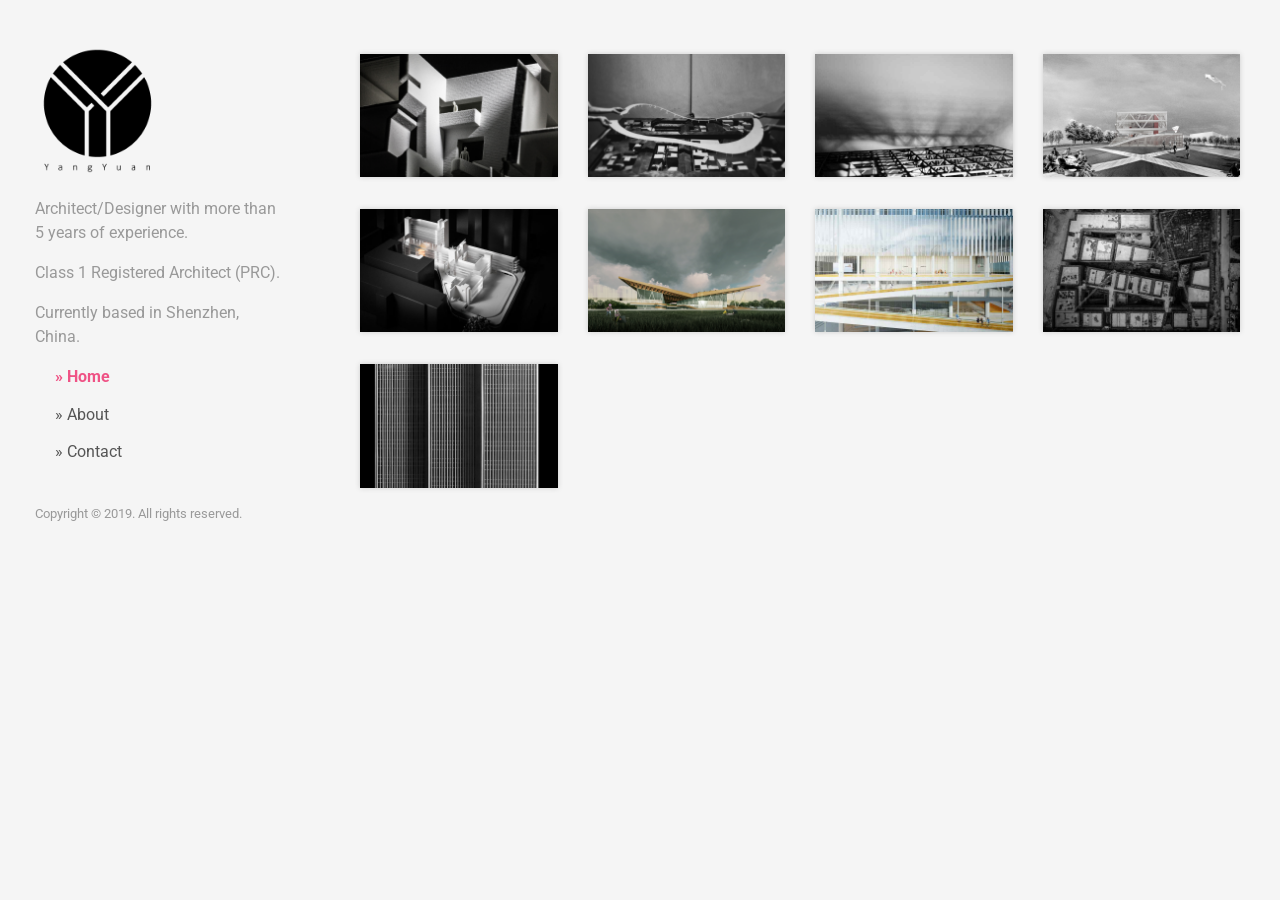
==== commit ad1b3688: "header add personal logo" ====
--- a/index.html
+++ b/index.html
@@ -34,7 +34,9 @@
         <!--   *** SIDEBAR ***-->
         <div id="sidebar" class="col-md-4 col-lg-3 sidebar-offcanvas">
           <div class="sidebar-content">
-            <h1 class="sidebar-heading"> <a href="index.html">Y A N G Y U A N</a></h1>
+			<a class="header_image" href="index.html"><img src="img/header/yangyuan-header-300-300.png" /></a>
+			<br />
+			<br />
             <p class="sidebar-p">Architect/Designer with more than 5 years of experience. </p>
 			<p class="sidebar-p">Class 1 Registered Architect (PRC).</p>
             <p class="sidebar-p">Currently based in Shenzhen, China. </p>
--- a/css/custom.css
+++ b/css/custom.css
@@ -0,0 +1,11 @@
+/* your styles go here */
+
+.header_image {
+    vertical-align: bottom;
+    text-align: initial;
+}
+
+.header_image img {
+    height: auto;
+    max-width: 50%;
+}
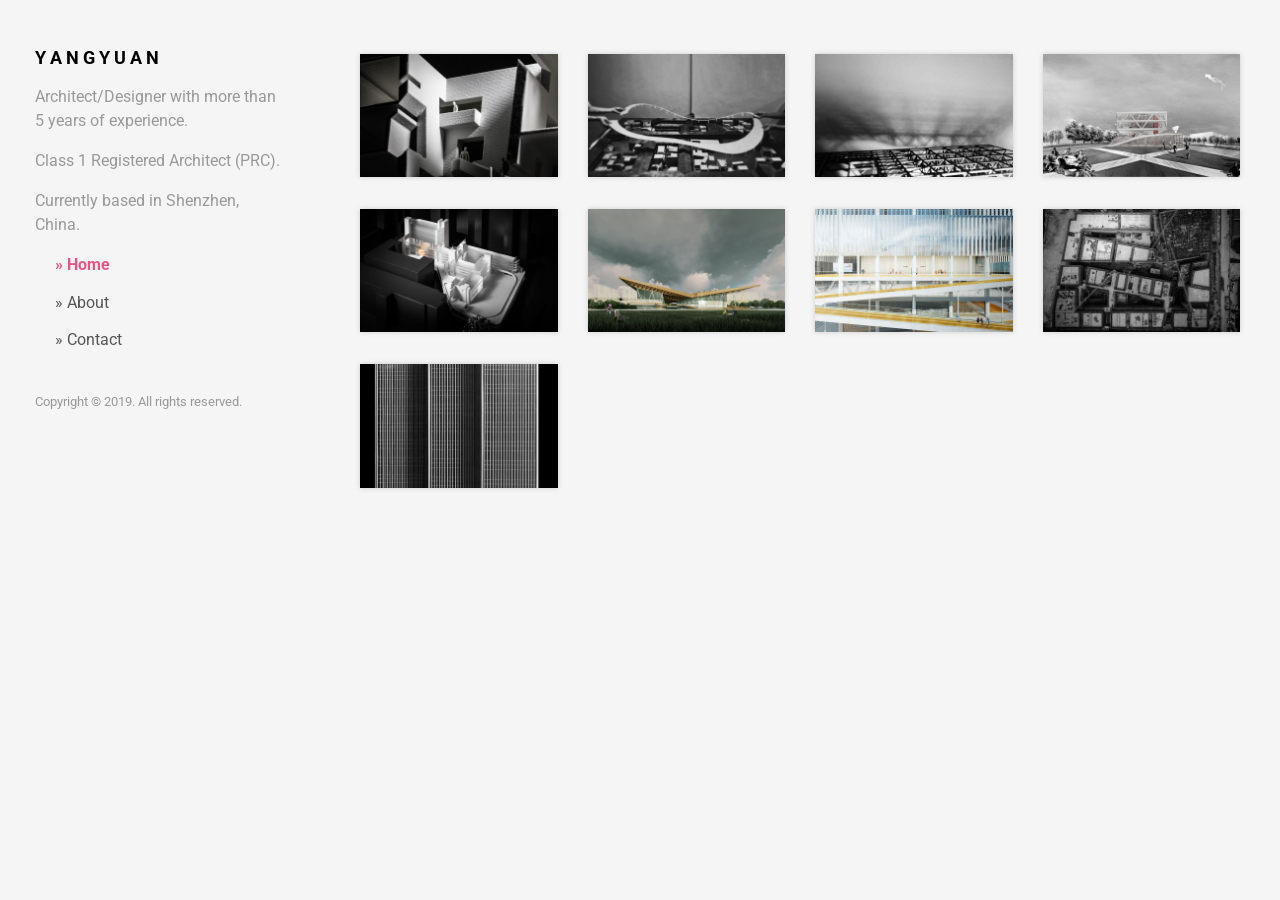
==== commit 48a38d3d: "delete header" ====
--- a/index.html
+++ b/index.html
@@ -34,9 +34,7 @@
         <!--   *** SIDEBAR ***-->
         <div id="sidebar" class="col-md-4 col-lg-3 sidebar-offcanvas">
           <div class="sidebar-content">
-			<a class="header_image" href="index.html"><img src="img/header/yangyuan-header-300-300.png" /></a>
-			<br />
-			<br />
+            <h1 class="sidebar-heading"> <a href="index.html">Y a n g Y u a n</a></h1>
             <p class="sidebar-p">Architect/Designer with more than 5 years of experience. </p>
 			<p class="sidebar-p">Class 1 Registered Architect (PRC).</p>
             <p class="sidebar-p">Currently based in Shenzhen, China. </p>
@@ -58,7 +56,7 @@
         <div class="col-md-8 col-lg-9 content-column">
           <div class="small-navbar d-flex d-md-none">
             <button type="button" data-toggle="offcanvas" class="btn btn-outline-primary">Menu</button>
-            <h1 class="small-navbar-heading"> <a href="index.html">Y A N G Y U A N</a></h1>
+            <h1 class="small-navbar-heading"> <a href="index.html">Y a n g Y u a n</a></h1>
           </div>
           <div class="grid row">
             <div class="col-md-6 col-lg-3 grid-item"> 
